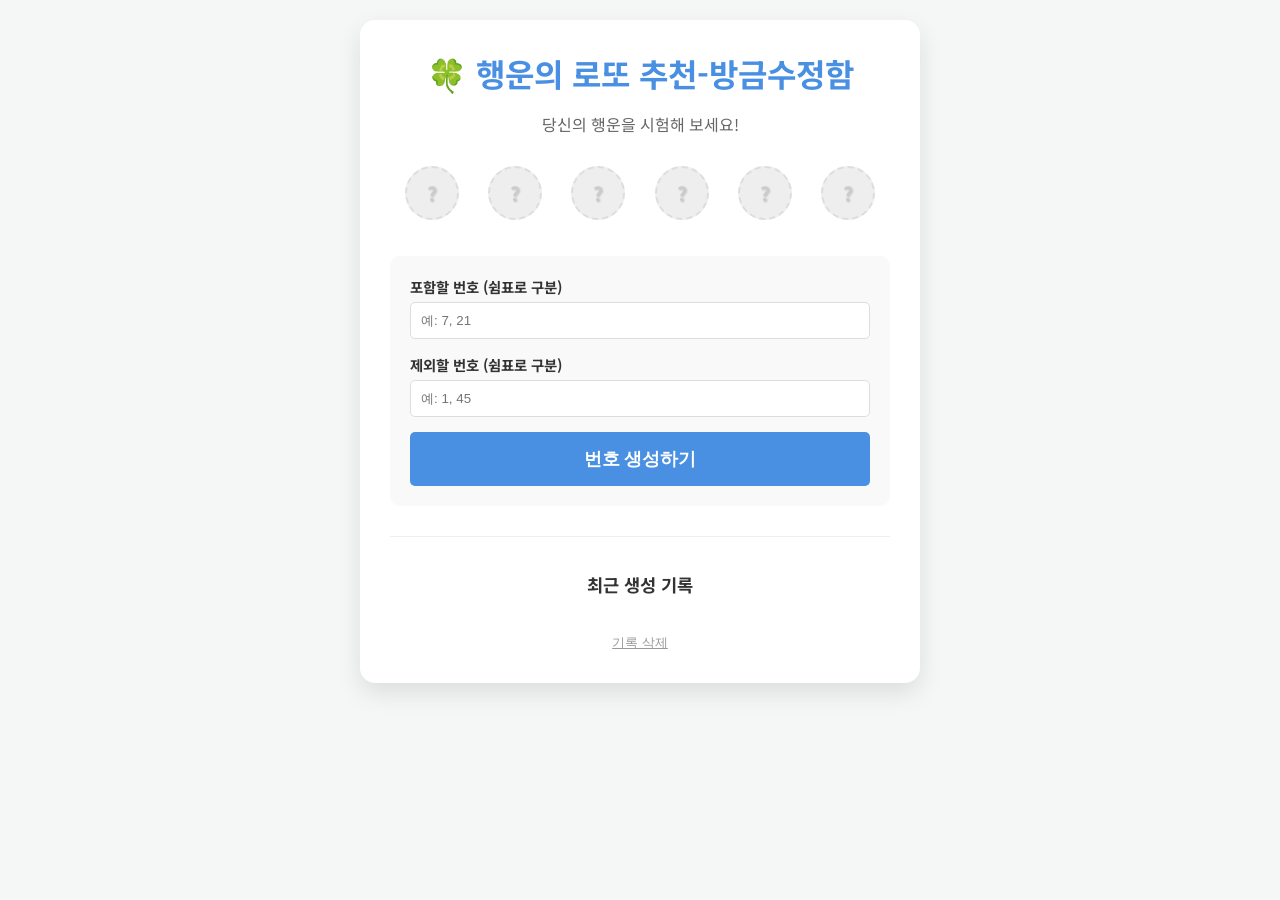
==== index.html @ 27483ec2 "docs: update title in index.html" ====
<!DOCTYPE html>
<html lang="ko">
<head>
    <meta charset="UTF-8">
    <meta name="viewport" content="width=device-width, initial-scale=1.0">
    <title>행운의 로또 번호 추천</title>
    <link rel="stylesheet" href="style.css">
</head>
<body>
    <div class="container">
        <header>
            <h1>🍀 행운의 로또 추천-방금수정함
                
            </h1>
            <p>당신의 행운을 시험해 보세요!</p>
        </header>

        <main>
            <div id="ball-container" class="ball-container">
                <div class="placeholder-ball">?</div>
                <div class="placeholder-ball">?</div>
                <div class="placeholder-ball">?</div>
                <div class="placeholder-ball">?</div>
                <div class="placeholder-ball">?</div>
                <div class="placeholder-ball">?</div>
            </div>

            <div class="controls">
                <div class="input-group">
                    <label for="include-nums">포함할 번호 (쉼표로 구분)</label>
                    <input type="text" id="include-nums" placeholder="예: 7, 21">
                </div>
                <div class="input-group">
                    <label for="exclude-nums">제외할 번호 (쉼표로 구분)</label>
                    <input type="text" id="exclude-nums" placeholder="예: 1, 45">
                </div>
                <button id="generate-btn" class="generate-btn">번호 생성하기</button>
            </div>

            <section class="history-section">
                <h2>최근 생성 기록</h2>
                <ul id="history-list">
                    <!-- 기록이 여기에 추가됩니다 -->
                </ul>
                <button id="clear-history" class="clear-btn">기록 삭제</button>
            </section>
        </main>
    </div>
    <script src="script.js"></script>
</body>
</html>
---- style.css ----
@import url('https://fonts.googleapis.com/css2?family=Noto+Sans+KR:wght@400;700&display=swap');

:root {
    --bg-color: #f4f7f6;
    --text-color: #333;
    --primary-color: #4a90e2;
    --secondary-color: #f39c12;
    --danger-color: #e74c3c;
    --ball-size: 50px;
    
    /* Lotto Ball Colors */
    --color-1-10: #fbc400; /* Yellow */
    --color-11-20: #69c8f2; /* Blue */
    --color-21-30: #ff7272; /* Red */
    --color-31-40: #aaaaaa; /* Gray */
    --color-41-45: #b0d840; /* Green */
}

body {
    font-family: 'Noto Sans KR', sans-serif;
    background-color: var(--bg-color);
    color: var(--text-color);
    margin: 0;
    display: flex;
    justify-content: center;
    padding: 20px;
}

.container {
    background: white;
    padding: 30px;
    border-radius: 15px;
    box-shadow: 0 10px 25px rgba(0,0,0,0.1);
    width: 100%;
    max-width: 500px;
    text-align: center;
}

header h1 {
    margin: 0 0 10px;
    color: var(--primary-color);
}

header p {
    color: #666;
    margin-bottom: 30px;
}

.ball-container {
    display: flex;
    justify-content: space-around;
    margin-bottom: 30px;
    min-height: 60px;
}

.ball, .placeholder-ball {
    width: var(--ball-size);
    height: var(--ball-size);
    border-radius: 50%;
    display: flex;
    align-items: center;
    justify-content: center;
    font-weight: bold;
    font-size: 1.2rem;
    color: white;
    text-shadow: 1px 1px 2px rgba(0,0,0,0.2);
    box-shadow: inset -3px -3px 5px rgba(0,0,0,0.2), 2px 2px 5px rgba(0,0,0,0.1);
    transition: transform 0.3s ease;
}

.ball:hover {
    transform: scale(1.1);
}

.placeholder-ball {
    background-color: #eee;
    color: #ccc;
    box-shadow: none;
    border: 2px dashed #ddd;
}

/* Ball color ranges */
.ball.range-10 { background-color: var(--color-1-10); }
.ball.range-20 { background-color: var(--color-11-20); }
.ball.range-30 { background-color: var(--color-21-30); }
.ball.range-40 { background-color: var(--color-31-40); }
.ball.range-45 { background-color: var(--color-41-45); }

.controls {
    display: flex;
    flex-direction: column;
    gap: 15px;
    margin-bottom: 30px;
    padding: 20px;
    background: #f9f9f9;
    border-radius: 10px;
}

.input-group {
    text-align: left;
}

.input-group label {
    display: block;
    font-size: 0.9rem;
    margin-bottom: 5px;
    font-weight: bold;
}

.input-group input {
    width: 100%;
    padding: 10px;
    border: 1px solid #ddd;
    border-radius: 5px;
    box-sizing: border-box;
}

.generate-btn {
    background-color: var(--primary-color);
    color: white;
    border: none;
    padding: 15px;
    border-radius: 5px;
    font-size: 1.1rem;
    font-weight: bold;
    cursor: pointer;
    transition: background 0.3s;
}

.generate-btn:hover {
    background-color: #357abd;
}

.history-section {
    border-top: 1px solid #eee;
    padding-top: 20px;
}

.history-section h2 {
    font-size: 1.1rem;
    margin-bottom: 15px;
}

#history-list {
    list-style: none;
    padding: 0;
    max-height: 200px;
    overflow-y: auto;
    margin-bottom: 15px;
}

.history-item {
    background: #f1f1f1;
    margin-bottom: 8px;
    padding: 10px;
    border-radius: 5px;
    display: flex;
    justify-content: center;
    gap: 5px;
    animation: fadeIn 0.5s ease;
}

.history-ball {
    width: 24px;
    height: 24px;
    font-size: 0.8rem;
    border-radius: 50%;
    display: flex;
    align-items: center;
    justify-content: center;
    color: white;
}

.clear-btn {
    background: none;
    border: none;
    color: #999;
    cursor: pointer;
    text-decoration: underline;
    font-size: 0.8rem;
}

.clear-btn:hover {
    color: var(--danger-color);
}

@keyframes fadeIn {
    from { opacity: 0; transform: translateY(-10px); }
    to { opacity: 1; transform: translateY(0); }
}
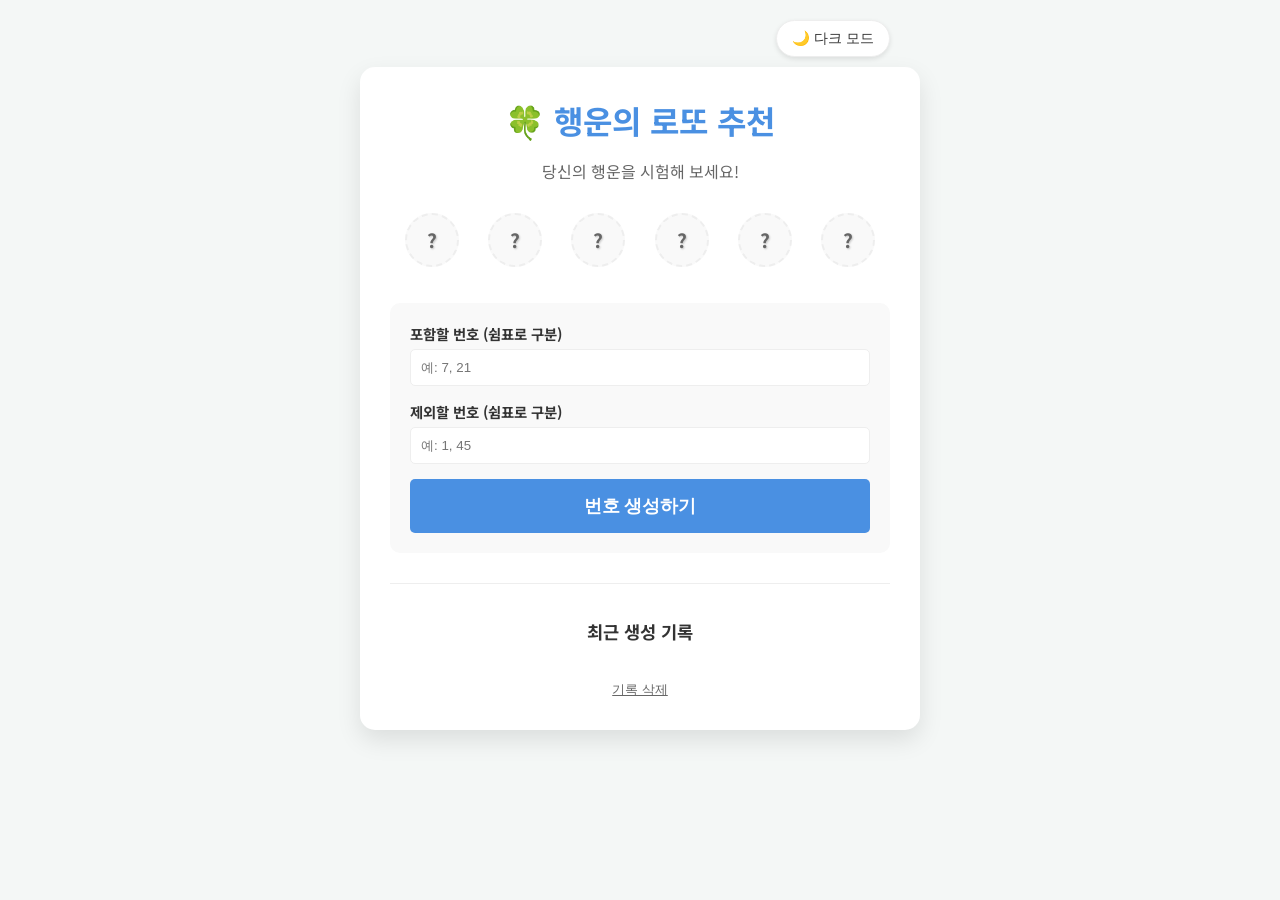
==== commit 420c21a0: "feat: add dark/white mode and remove owl directory" ====
--- a/index.html
+++ b/index.html
@@ -7,11 +7,12 @@
     <link rel="stylesheet" href="style.css">
 </head>
 <body>
+    <div class="theme-toggle">
+        <button id="theme-btn">🌙 다크 모드</button>
+    </div>
     <div class="container">
         <header>
-            <h1>🍀 행운의 로또 추천-방금수정함
-                
-            </h1>
+            <h1>🍀 행운의 로또 추천</h1>
             <p>당신의 행운을 시험해 보세요!</p>
         </header>
 
--- a/style.css
+++ b/style.css
@@ -2,18 +2,32 @@
 
 :root {
     --bg-color: #f4f7f6;
+    --container-bg: #ffffff;
     --text-color: #333;
+    --muted-text: #666;
     --primary-color: #4a90e2;
     --secondary-color: #f39c12;
     --danger-color: #e74c3c;
+    --border-color: #eee;
+    --input-bg: #f9f9f9;
     --ball-size: 50px;
     
     /* Lotto Ball Colors */
-    --color-1-10: #fbc400; /* Yellow */
-    --color-11-20: #69c8f2; /* Blue */
-    --color-21-30: #ff7272; /* Red */
-    --color-31-40: #aaaaaa; /* Gray */
-    --color-41-45: #b0d840; /* Green */
+    --color-1-10: #fbc400;
+    --color-11-20: #69c8f2;
+    --color-21-30: #ff7272;
+    --color-31-40: #aaaaaa;
+    --color-41-45: #b0d840;
+}
+
+body.dark-mode {
+    --bg-color: #1a1a1a;
+    --container-bg: #2d2d2d;
+    --text-color: #e0e0e0;
+    --muted-text: #aaa;
+    --primary-color: #64b5f6;
+    --border-color: #444;
+    --input-bg: #3d3d3d;
 }
 
 body {
@@ -22,18 +36,46 @@
     color: var(--text-color);
     margin: 0;
     display: flex;
-    justify-content: center;
+    flex-direction: column;
+    align-items: center;
     padding: 20px;
+    transition: background-color 0.3s, color 0.3s;
+}
+
+.theme-toggle {
+    width: 100%;
+    max-width: 500px;
+    display: flex;
+    justify-content: flex-end;
+    margin-bottom: 10px;
+}
+
+#theme-btn {
+    background: var(--container-bg);
+    border: 1px solid var(--border-color);
+    color: var(--text-color);
+    padding: 8px 15px;
+    border-radius: 20px;
+    cursor: pointer;
+    font-size: 0.9rem;
+    box-shadow: 0 2px 5px rgba(0,0,0,0.1);
+    transition: all 0.3s;
+}
+
+#theme-btn:hover {
+    transform: translateY(-2px);
+    box-shadow: 0 4px 8px rgba(0,0,0,0.15);
 }
 
 .container {
-    background: white;
+    background: var(--container-bg);
     padding: 30px;
     border-radius: 15px;
     box-shadow: 0 10px 25px rgba(0,0,0,0.1);
     width: 100%;
     max-width: 500px;
     text-align: center;
+    transition: background-color 0.3s, box-shadow 0.3s;
 }
 
 header h1 {
@@ -42,7 +84,7 @@
 }
 
 header p {
-    color: #666;
+    color: var(--muted-text);
     margin-bottom: 30px;
 }
 
@@ -73,10 +115,10 @@
 }
 
 .placeholder-ball {
-    background-color: #eee;
-    color: #ccc;
+    background-color: var(--input-bg);
+    color: var(--muted-text);
     box-shadow: none;
-    border: 2px dashed #ddd;
+    border: 2px dashed var(--border-color);
 }
 
 /* Ball color ranges */
@@ -92,7 +134,7 @@
     gap: 15px;
     margin-bottom: 30px;
     padding: 20px;
-    background: #f9f9f9;
+    background: var(--input-bg);
     border-radius: 10px;
 }
 
@@ -110,7 +152,9 @@
 .input-group input {
     width: 100%;
     padding: 10px;
-    border: 1px solid #ddd;
+    background-color: var(--container-bg);
+    color: var(--text-color);
+    border: 1px solid var(--border-color);
     border-radius: 5px;
     box-sizing: border-box;
 }
@@ -128,11 +172,11 @@
 }
 
 .generate-btn:hover {
-    background-color: #357abd;
+    filter: brightness(1.1);
 }
 
 .history-section {
-    border-top: 1px solid #eee;
+    border-top: 1px solid var(--border-color);
     padding-top: 20px;
 }
 
@@ -150,7 +194,7 @@
 }
 
 .history-item {
-    background: #f1f1f1;
+    background: var(--input-bg);
     margin-bottom: 8px;
     padding: 10px;
     border-radius: 5px;
@@ -174,7 +218,7 @@
 .clear-btn {
     background: none;
     border: none;
-    color: #999;
+    color: var(--muted-text);
     cursor: pointer;
     text-decoration: underline;
     font-size: 0.8rem;
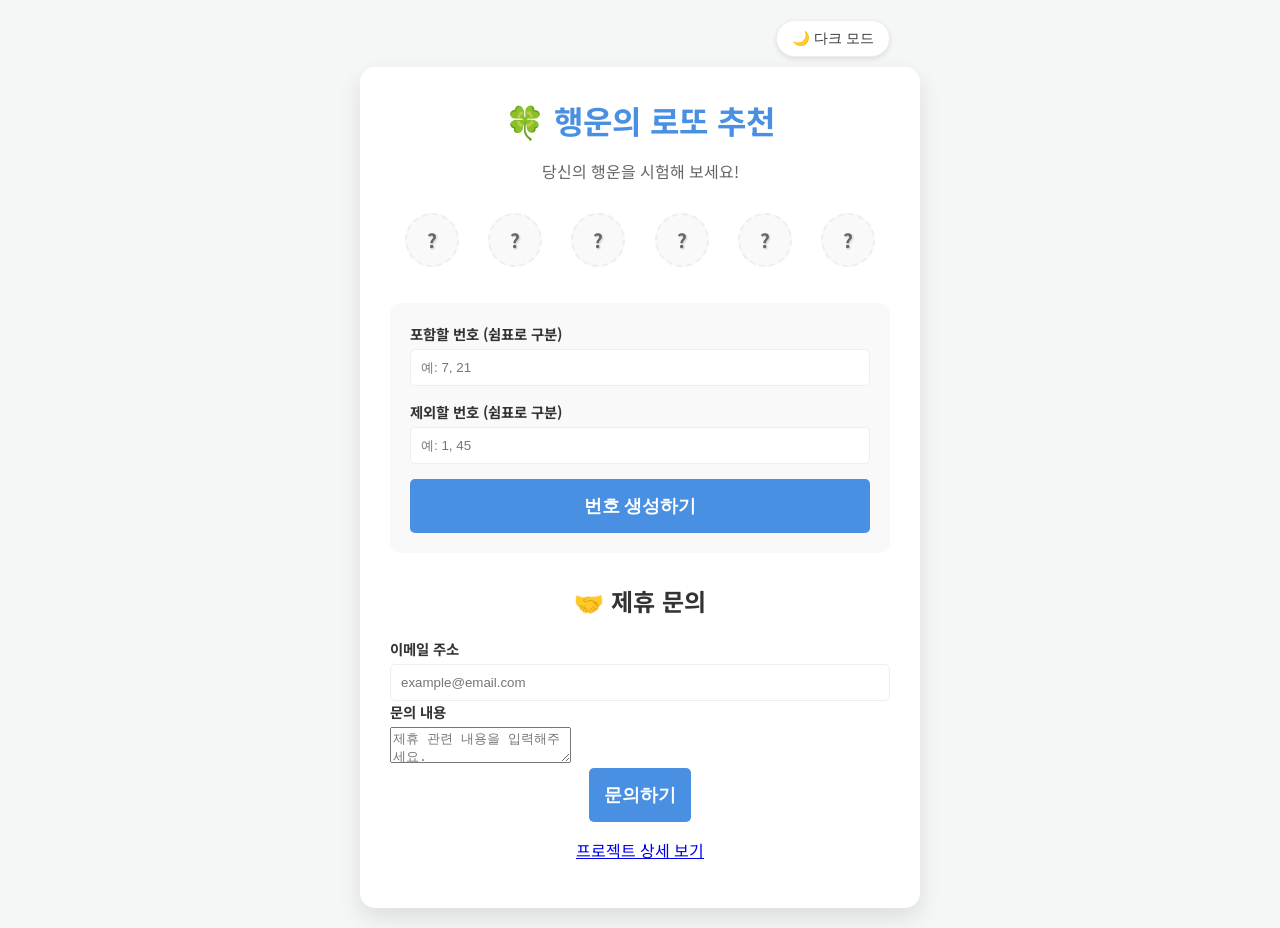
==== commit a7258bd0: "feat: add partnership inquiry form via Formspree" ====
--- a/index.html
+++ b/index.html
@@ -13,6 +13,7 @@
     <div class="container">
         <header>
             <h1>🍀 행운의 로또 추천</h1>
+
             <p>당신의 행운을 시험해 보세요!</p>
         </header>
 
@@ -38,12 +39,22 @@
                 <button id="generate-btn" class="generate-btn">번호 생성하기</button>
             </div>
 
-            <section class="history-section">
-                <h2>최근 생성 기록</h2>
-                <ul id="history-list">
-                    <!-- 기록이 여기에 추가됩니다 -->
-                </ul>
-                <button id="clear-history" class="clear-btn">기록 삭제</button>
+            <section class="contact-section">
+                <h2>🤝 제휴 문의</h2>
+                <form action="https://formspree.io/f/your-form-id" method="POST" class="contact-form">
+                    <div class="input-group">
+                        <label for="email">이메일 주소</label>
+                        <input type="email" id="email" name="email" placeholder="example@email.com" required>
+                    </div>
+                    <div class="input-group">
+                        <label for="message">문의 내용</label>
+                        <textarea id="message" name="message" placeholder="제휴 관련 내용을 입력해주세요." required></textarea>
+                    </div>
+                    <button type="submit" class="generate-btn">문의하기</button>
+                </form>
+                <p class="form-link">
+                    <a href="https://product-builder-lecture-9tm.pages.dev" target="_blank">프로젝트 상세 보기</a>
+                </p>
             </section>
         </main>
     </div>
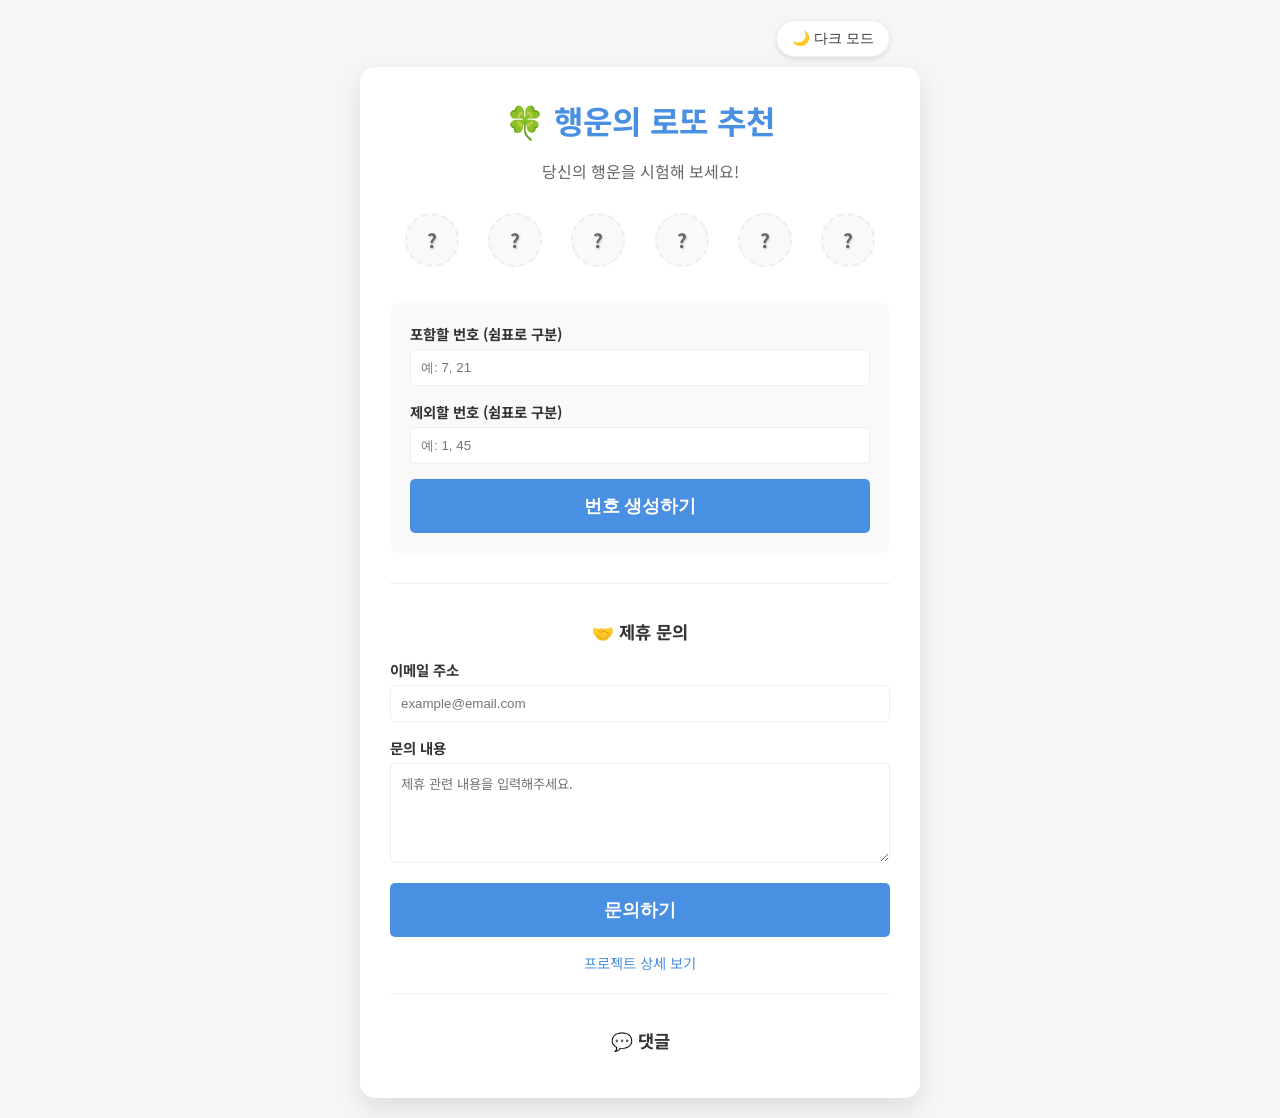
==== commit 0e018636: "feat: add Disqus comment section" ====
--- a/index.html
+++ b/index.html
@@ -41,7 +41,7 @@
 
             <section class="contact-section">
                 <h2>🤝 제휴 문의</h2>
-                <form action="https://formspree.io/f/your-form-id" method="POST" class="contact-form">
+                <form action="https://formspree.io/f/myklnryy" method="POST" class="contact-form">
                     <div class="input-group">
                         <label for="email">이메일 주소</label>
                         <input type="email" id="email" name="email" placeholder="example@email.com" required>
@@ -56,8 +56,32 @@
                     <a href="https://product-builder-lecture-9tm.pages.dev" target="_blank">프로젝트 상세 보기</a>
                 </p>
             </section>
+
+            <section class="comment-section">
+                <h2>💬 댓글</h2>
+                <div id="disqus_thread"></div>
+                <script>
+                    /**
+                    *  RECOMMENDED CONFIGURATION VARIABLES: EDIT AND UNCOMMENT THE SECTION BELOW TO INSERT DYNAMIC VALUES FROM YOUR PLATFORM OR CMS.
+                    *  LEARN WHY DEFINING THESE VARIABLES IS IMPORTANT: https://disqus.com/admin/universalcode/#configuration-variables    */
+                    /*
+                    var disqus_config = function () {
+                    this.page.url = PAGE_URL;  // Replace PAGE_URL with your page's canonical URL variable
+                    this.page.identifier = PAGE_IDENTIFIER; // Replace PAGE_IDENTIFIER with your page's unique identifier variable
+                    };
+                    */
+                    (function() { // DON'T EDIT BELOW THIS LINE
+                    var d = document, s = d.createElement('script');
+                    s.src = 'https://product-builder-ewjecgrhyq.disqus.com/embed.js';
+                    s.setAttribute('data-timestamp', +new Date());
+                    (d.head || d.body).appendChild(s);
+                    })();
+                </script>
+                <noscript>Please enable JavaScript to view the <a href="https://disqus.com/?ref_noscript">comments powered by Disqus.</a></noscript>
+            </section>
         </main>
     </div>
     <script src="script.js"></script>
+    <script id="dsq-count-scr" src="//product-builder-ewjecgrhyq.disqus.com/count.js" async></script>
 </body>
 </html>
--- a/style.css
+++ b/style.css
@@ -228,6 +228,51 @@
     color: var(--danger-color);
 }
 
+.contact-section, .comment-section {
+    border-top: 1px solid var(--border-color);
+    padding-top: 20px;
+    margin-top: 20px;
+}
+
+.contact-section h2, .comment-section h2 {
+    font-size: 1.1rem;
+    margin-bottom: 15px;
+}
+
+.contact-form {
+    display: flex;
+    flex-direction: column;
+    gap: 15px;
+    text-align: left;
+}
+
+.contact-form textarea {
+    width: 100%;
+    padding: 10px;
+    background-color: var(--container-bg);
+    color: var(--text-color);
+    border: 1px solid var(--border-color);
+    border-radius: 5px;
+    box-sizing: border-box;
+    min-height: 100px;
+    resize: vertical;
+    font-family: inherit;
+}
+
+.form-link {
+    margin-top: 15px;
+    font-size: 0.9rem;
+}
+
+.form-link a {
+    color: var(--primary-color);
+    text-decoration: none;
+}
+
+.form-link a:hover {
+    text-decoration: underline;
+}
+
 @keyframes fadeIn {
     from { opacity: 0; transform: translateY(-10px); }
     to { opacity: 1; transform: translateY(0); }
